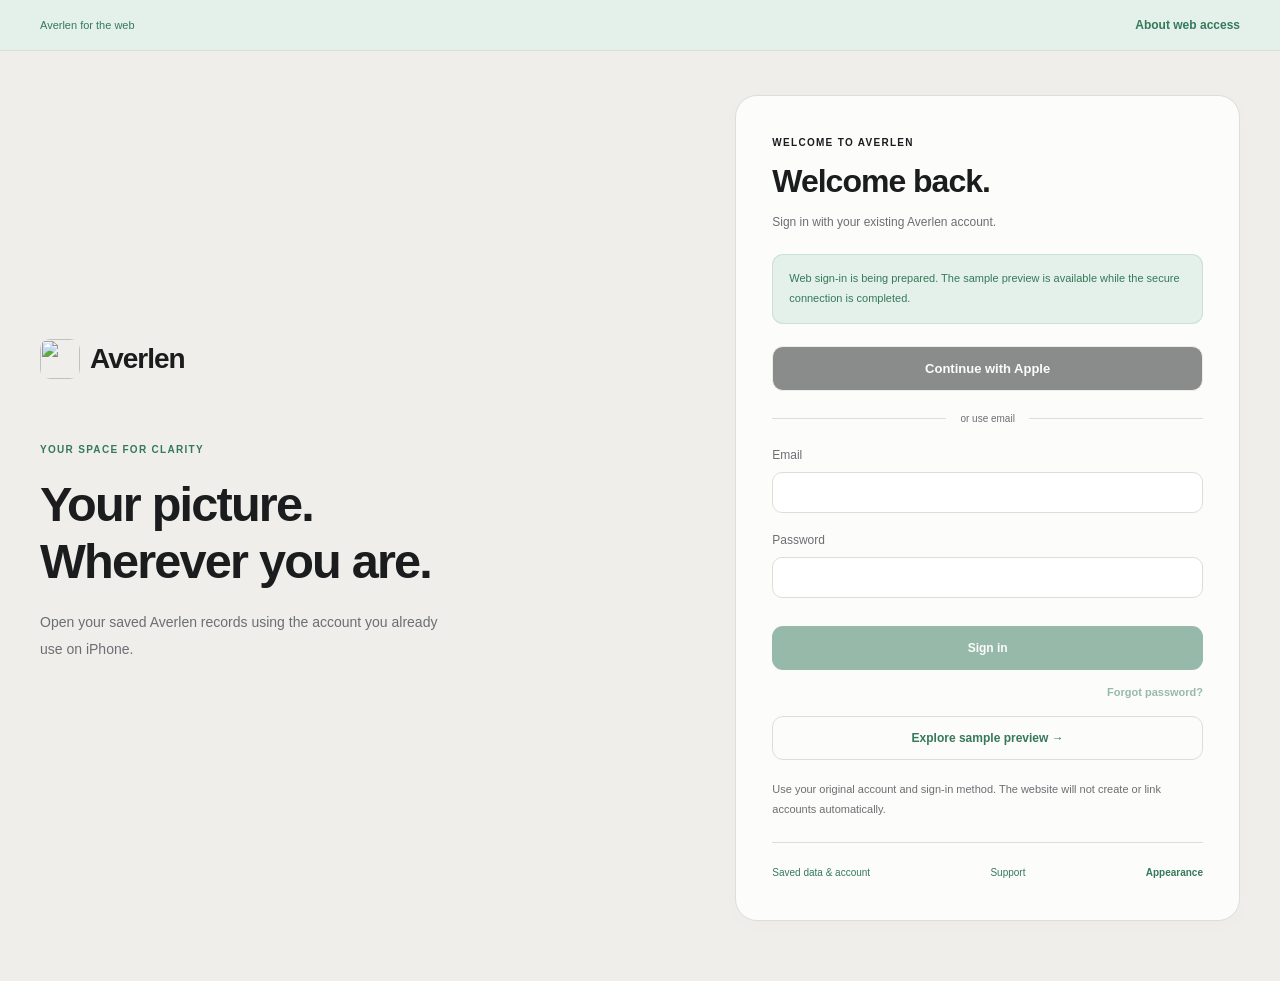
==== app/index.html @ 6c80db5a "Set referrer policies on the web app and sample preview The signed-in app sends no referrer, so outb" ====
<!doctype html>
<html lang="en" data-mode="live">
<head>
  <meta charset="utf-8">
  <meta name="viewport" content="width=device-width,initial-scale=1">
  <meta name="robots" content="noindex,nofollow">
  <meta name="referrer" content="no-referrer">
  <meta name="theme-color" content="#EFEEEB">
  <meta name="description" content="Sign in to your existing Averlen account to view your saved financial information.">
  <meta http-equiv="Content-Security-Policy" content="default-src 'self'; script-src 'self' https://www.gstatic.com https://apis.google.com; style-src 'self' 'unsafe-inline'; img-src 'self' data:; connect-src 'self' https://identitytoolkit.googleapis.com https://securetoken.googleapis.com https://candor-plaid-server-production.up.railway.app https://www.gstatic.com; frame-src https://candor-85672.firebaseapp.com; object-src 'none'; base-uri 'none'; form-action 'none'">
  <title>Averlen · Sign in</title>
  <link rel="icon" href="../averlen-logo.png">
  <link rel="stylesheet" href="../preview/styles.css">
  <script type="module" src="./bootstrap.js"></script>
</head>
<body>
  <a class="skip" href="#main">Skip to content</a>
  <div class="layout">
    <aside class="sidebar">
      <a class="brand" href="#home" aria-label="Averlen home"><img src="../averlen-logo.png" width="36" height="36" alt=""><span>Averlen</span></a>
      <p class="workspace-label">YOUR FINANCIAL PICTURE</p>
      <nav id="navigation" aria-label="Main navigation"></nav>
      <div class="sidebar-bottom"><a href="#settings" class="settings-link" id="settings-link">Settings</a><div class="profile"><span class="avatar">A</span><div><strong>Sample household</strong><small>Web preview</small></div></div></div>
    </aside>
    <div class="workspace">
      <div class="preview-banner"><span><strong>Web preview</strong><span class="banner-detail"> · Sample data only. Your accounts are not connected.</span></span><button id="about-preview" class="text-button">About this preview</button></div>
      <header class="topbar"><div><span class="eyebrow">YOUR SPACE FOR CLARITY</span><h1 id="page-title">Home</h1></div><div class="toolbar"><label class="sr-only" for="month">Month</label><select id="month"></select><button id="theme-toggle" class="icon-button" aria-label="Switch color theme"></button><button id="account-settings" class="icon-button" data-action="open-settings" aria-label="Account settings"></button></div></header>
      <main id="main" tabindex="-1"></main>
      <footer>Made for a clearer picture, without a rigid budget. <span>Averlen · Early web preview</span></footer>
    </div>
  </div>
  <dialog id="detail" aria-labelledby="dialog-title"><div class="dialog-heading"><h2 id="dialog-title"></h2><button id="close-dialog" class="icon-button" aria-label="Close details">×</button></div><div id="dialog-body"></div></dialog>
  <div id="announcement" class="sr-only" role="status" aria-live="polite"></div>
</body>
</html>
---- preview/styles.css ----
:root{color-scheme:light;--bg:#efeeeb;--card:#fcfcfb;--elevated:#fff;--text:#1b1c1e;--muted:#6c6e73;--line:#deded8;--green:#35795a;--wash:#e4f1ea;--blue:#446fa7;--shadow:0 4px 24px #20241d04;font-family:-apple-system,BlinkMacSystemFont,"Segoe UI",sans-serif;font-size:15px}
:root[data-theme=dark]{color-scheme:dark;--bg:#0e0f13;--card:#17191f;--elevated:#212430;--text:#f4f4f2;--muted:#9a9ca4;--line:#30333b;--green:#7fc7a1;--wash:#16281f;--blue:#8db7ed;--shadow:none}
*{box-sizing:border-box}body{margin:0;background:var(--bg);color:var(--text);-webkit-font-smoothing:antialiased}button,input,select{font:inherit}button,a,select,input{-webkit-tap-highlight-color:transparent}button,select{cursor:pointer}button{color:inherit}a{color:var(--green)}button:focus-visible,a:focus-visible,input:focus-visible,select:focus-visible{outline:3px solid var(--green);outline-offset:4px}button:disabled{cursor:default;opacity:.5}svg{width:20px;height:20px;stroke:currentColor;fill:none;stroke-width:1.7;stroke-linecap:round;stroke-linejoin:round;flex-shrink:0}.layout{display:grid;grid-template-columns:230px 1fr;min-height:100dvh}.sidebar{position:sticky;top:0;height:100dvh;background:var(--card);border-right:1px solid var(--line);padding:36px 20px 20px;display:flex;flex-direction:column}.brand{display:flex;align-items:center;gap:10px;text-decoration:none;color:var(--text);font-size:25px;font-weight:650;letter-spacing:-1px;padding:0 12px}.brand img{border-radius:10px}.workspace-label{font-size:9px;font-weight:700;letter-spacing:1.8px;color:var(--muted);margin:54px 12px 16px}nav{display:grid;gap:8px}nav a{color:var(--muted);display:flex;align-items:center;gap:14px;padding:14px 16px;border-radius:12px;text-decoration:none;font-weight:550}nav a:hover,.settings-link:hover{background:var(--bg)}nav a[aria-current=page]{background:var(--wash);color:var(--green)}nav a[aria-current=page]:after{content:"";width:6px;height:6px;border-radius:50%;background:var(--green);margin-left:auto}.sidebar-bottom{margin-top:auto}.settings-link{display:flex;gap:14px;padding:16px;color:var(--muted);text-decoration:none;border-radius:12px}.profile{display:flex;gap:10px;align-items:center;margin-top:24px;padding:20px 8px 0;border-top:1px solid var(--line)}.avatar{display:grid;place-items:center;width:36px;height:36px;background:var(--wash);color:var(--green);border-radius:50%;font-weight:600}.profile strong{display:block;font-size:12px}.profile small{display:block;color:var(--muted);font-size:11px;margin-top:4px}.workspace{min-width:0}.preview-banner{display:flex;justify-content:space-between;align-items:center;gap:12px;padding:12px 40px;border-bottom:1px solid var(--line);font-size:11px;background:var(--wash);color:var(--green)}.preview-banner strong{font-weight:650}.text-button{background:none;border:0;padding:6px 0;color:var(--green);font-size:12px;font-weight:600}.topbar{max-width:1320px;margin:auto;padding:38px 48px 28px;display:flex;justify-content:space-between;align-items:center;gap:16px}.eyebrow{font-size:9px;color:var(--muted);letter-spacing:2px;font-weight:650}h1{font-size:30px;letter-spacing:-1px;font-weight:600;margin:8px 0 0}.toolbar{display:flex;align-items:center;gap:12px}select,input{background:var(--card);border:1px solid var(--line);color:var(--text);border-radius:10px;padding:11px 14px;max-width:100%}.icon-button{width:40px;height:40px;border-radius:50%;display:grid;place-items:center;background:var(--card);border:1px solid var(--line);font-size:25px}.icon-button:hover{background:var(--wash)}main{max-width:1320px;margin:0 auto;padding:0 48px 40px;outline:none}.intro{margin:0 0 28px;color:var(--muted);line-height:1.7;font-size:14px}.grid{display:grid;grid-template-columns:minmax(0,1.6fr) minmax(0,1fr);gap:22px}.card{background:var(--card);border:1px solid var(--line);border-radius:22px;padding:26px;box-shadow:var(--shadow);min-width:0}.hero{padding:30px 32px;background:var(--wash);border-color:transparent;position:relative;overflow:hidden}.hero .overline{color:var(--green)}.hero-number{font-size:clamp(36px,4vw,52px);letter-spacing:-2px;font-weight:550;line-height:1.2;margin:12px 0 10px;font-variant-numeric:tabular-nums}.subtle{color:var(--muted);font-size:12px;line-height:1.7;margin:0}.overline{font-size:10px;letter-spacing:1.3px;text-transform:uppercase;font-weight:650}.stats{display:grid;grid-template-columns:1fr 1fr;gap:20px;margin-top:30px;padding-top:24px;border-top:1px solid color-mix(in srgb,var(--green) 18%,transparent)}.stat-label{display:flex;align-items:center;gap:7px;color:var(--muted);font-size:12px}.stat-label svg{width:15px;height:15px}.stat-value{font-size:23px;letter-spacing:-.5px;margin-top:8px;font-weight:550;font-variant-numeric:tabular-nums}.section-heading{display:flex;align-items:center;justify-content:space-between;gap:12px;margin-bottom:24px}h2{margin:0;font-size:17px;font-weight:600;letter-spacing:-.3px}h3{font-size:14px;font-weight:600;line-height:1.5;margin:12px 0 8px}.section-heading .text-button{white-space:nowrap}.card-subtitle{color:var(--muted);font-size:12px;margin:6px 0 0}.stack{display:grid;gap:22px}.full{grid-column:1/-1}.category-row{width:100%;display:grid;grid-template-columns:36px 1fr auto;align-items:center;gap:12px;background:none;border:0;text-align:left;padding:12px 0;color:var(--text)}.category-row+.category-row{border-top:1px solid var(--line)}.category-icon{width:34px;height:34px;border-radius:10px;display:grid;place-items:center;background:color-mix(in srgb,var(--category-color) 12%,var(--card));color:var(--category-color)}.category-icon svg{width:17px;height:17px}.category-name{font-size:12px;font-weight:550}.category-track{height:4px;background:var(--bg);border-radius:4px;margin-top:9px;overflow:hidden}.category-fill{height:100%;background:var(--category-color);border-radius:4px}.category-amount{font-size:13px;font-weight:550;font-variant-numeric:tabular-nums}.category-share{font-size:10px;color:var(--muted);margin-top:5px;text-align:right}.category-row:hover .category-name{color:var(--green)}.chart{width:100%;height:180px;display:block;overflow:visible;stroke:none}.chart .gridline{stroke:var(--line);stroke-width:1;stroke-dasharray:3 6}.chart .spending-line{stroke:var(--green);stroke-width:2.8;fill:none}.chart text{fill:var(--muted);font-size:10px;font-family:inherit}.chart-axis{display:flex;justify-content:space-between;color:var(--muted);font-size:10px;margin-top:12px}.chart-summary{display:flex;gap:10px;align-items:baseline;margin:0 0 20px}.chart-summary strong{font-size:28px;letter-spacing:-1px;font-weight:550}.chart-summary span{font-size:11px;color:var(--muted)}.insight{padding:22px;display:flex;gap:14px;align-items:flex-start}.insight-icon{width:38px;height:38px;background:var(--wash);color:var(--green);border-radius:12px;display:grid;place-items:center;flex-shrink:0}.insight h3{margin:0 0 5px}.insight p{font-size:12px;line-height:1.7;color:var(--muted);margin:0}.transaction-list{display:grid}.tx-row{display:grid;grid-template-columns:38px minmax(0,1fr) auto;align-items:center;gap:13px;border:0;border-bottom:1px solid var(--line);background:none;padding:16px 0;text-align:left;color:var(--text);width:100%}.tx-row:last-child{border-bottom:0}.tx-row:hover .merchant{color:var(--green)}.merchant{font-size:13px;font-weight:550;display:block;white-space:nowrap;text-overflow:ellipsis;overflow:hidden}.tx-meta{font-size:11px;color:var(--muted);display:block;margin-top:5px;line-height:1.5}.tx-amount{text-align:right;font-size:13px;font-weight:550;font-variant-numeric:tabular-nums}.positive{color:var(--green)}.filters{display:flex;gap:12px;flex-wrap:wrap;margin-bottom:20px}.search-wrap{position:relative;flex:1;min-width:200px}.search-wrap input{width:100%;padding-left:42px;background:var(--card)}.search-wrap svg{position:absolute;top:12px;left:13px;color:var(--muted);width:18px}.result-count{font-size:11px;color:var(--muted);margin:0 0 10px}.table-header{display:grid;grid-template-columns:1fr 180px 130px;padding:0 0 14px;border-bottom:1px solid var(--line);font-size:10px;letter-spacing:1px;color:var(--muted);text-transform:uppercase}.activity .tx-row{grid-template-columns:38px minmax(0,1fr) 180px 130px}.table-category{font-size:12px;color:var(--muted)}.right{text-align:right}.empty{text-align:center;padding:50px 16px;color:var(--muted);font-size:14px;line-height:1.7}.summary-strip{display:grid;grid-template-columns:repeat(3,1fr);gap:16px;margin-bottom:22px}.summary-strip .card{padding:22px}.bars{height:215px;display:flex;gap:24px;align-items:end;padding-top:20px;margin-top:12px}.bar-group{flex:1;height:100%;display:flex;flex-direction:column;justify-content:flex-end;align-items:center;gap:12px;min-width:0}.bar-button{border:0;padding:0 4px;width:100%;max-width:78px;height:var(--bar-height);min-height:5px;background:color-mix(in srgb,var(--green) 35%,var(--wash));border-radius:7px 7px 3px 3px;transition:background .15s}.bar-button:hover,.bar-button.selected{background:var(--green)}.bar-value{font-size:11px;color:var(--muted);font-variant-numeric:tabular-nums}.bar-month{font-size:11px;color:var(--muted)}.legend{font-size:11px;color:var(--muted);margin-top:24px;line-height:1.6}.balance-row{display:grid;grid-template-columns:40px 1fr auto;gap:14px;align-items:center;padding:20px 0;border-bottom:1px solid var(--line);width:100%;background:none;border-left:0;border-right:0;border-top:0;text-align:left;color:var(--text)}.balance-row:last-child{border-bottom:0}.balance-row strong{font-size:13px;display:block}.balance-row span small{display:block;color:var(--muted);font-size:11px;margin-top:6px}.balance-row>strong{font-variant-numeric:tabular-nums}.balance-track{display:flex;height:12px;border-radius:10px;overflow:hidden;background:var(--bg);margin:22px 0}.balance-track>span{background:var(--green)}.balance-track>span+span{background:#8eb7a0}.definition{display:flex;justify-content:space-between;gap:16px;font-size:13px;padding:16px 0;border-bottom:1px solid var(--line)}.definition:last-child{border:0}.definition span{color:var(--muted)}.definition strong{font-weight:550}.button{display:inline-flex;align-items:center;justify-content:center;gap:8px;padding:12px 18px;border:1px solid var(--line);border-radius:11px;background:var(--card);text-decoration:none;font-size:12px;font-weight:600}.button.primary{background:var(--green);color:var(--card);border-color:transparent}.button-row{display:flex;flex-wrap:wrap;gap:12px;margin-top:24px}footer{padding:0 48px 28px;max-width:1320px;margin:0 auto;display:flex;justify-content:space-between;gap:16px;font-size:10px;line-height:1.6;color:var(--muted)}dialog{border:1px solid var(--line);background:var(--card);color:var(--text);border-radius:24px;padding:28px;width:min(480px,calc(100% - 32px));box-shadow:0 24px 80px #0003}dialog::backdrop{background:#0b151680;backdrop-filter:blur(4px)}.dialog-heading{display:flex;justify-content:space-between;gap:16px;align-items:center;margin-bottom:24px}.dialog-value{font-size:40px;letter-spacing:-1.5px;margin:18px 0 24px}.dialog-label{display:block;font-size:12px;color:var(--muted);margin:24px 0 10px}dialog select{width:100%}.note{font-size:12px;line-height:1.8;color:var(--muted);margin-top:20px}.sr-only,.skip:not(:focus){position:absolute;width:1px;height:1px;padding:0;margin:-1px;overflow:hidden;clip:rect(0,0,0,0);white-space:nowrap;border:0}.skip:focus{position:fixed;top:12px;left:12px;background:var(--card);padding:16px;z-index:100;border-radius:8px}.stack>div:only-child{align-self:start}
@media(min-width:1500px){.topbar{padding-top:48px}.grid{gap:26px}.card{padding:30px}.hero{padding:36px}}
@media(max-width:1100px){.layout{grid-template-columns:190px 1fr}.sidebar{padding:30px 12px 16px}.topbar{padding:30px 28px 24px}main{padding:0 28px 32px}.preview-banner{padding:10px 28px}.grid{grid-template-columns:1fr}.activity .tx-row{grid-template-columns:38px minmax(0,1fr) 120px 100px}.table-header{grid-template-columns:1fr 120px 100px}footer{padding:0 28px 24px}.brand{font-size:23px}.workspace-label{font-size:8px;letter-spacing:1px}.summary-strip{gap:12px}.summary-strip .card{padding:18px}.stat-value{font-size:21px}}
@media(max-width:700px){.layout{display:block}.sidebar{position:fixed;top:auto;bottom:0;left:0;right:0;z-index:20;height:auto;padding:8px 8px max(8px,env(safe-area-inset-bottom));border-right:0;border-top:1px solid var(--line);background:var(--card)}.brand,.workspace-label,.sidebar-bottom{display:none}nav{display:grid;grid-template-columns:repeat(4,1fr);gap:4px}nav a{flex-direction:column;gap:5px;padding:9px 4px;font-size:10px;border-radius:10px}nav a[aria-current=page]:after{display:none}nav svg{width:19px;height:19px}.workspace{padding-bottom:86px}.preview-banner{padding:10px 20px;font-size:10px}.banner-detail{display:block;font-size:10px;margin-top:5px}.preview-banner .text-button{font-size:10px;white-space:nowrap}.topbar{padding:24px 20px}.eyebrow{font-size:8px;letter-spacing:1.5px}h1{font-size:27px}.toolbar{gap:7px}.toolbar select{padding:9px;font-size:11px}.icon-button{width:35px;height:35px}.intro{font-size:12px;margin-bottom:20px}main{padding:0 16px 24px}.card{padding:22px;border-radius:20px}.hero{padding:26px}.hero-number{font-size:43px}.grid,.stack{gap:16px}.section-heading{margin-bottom:18px}.summary-strip{grid-template-columns:1fr;gap:10px}.summary-strip .card{display:flex;justify-content:space-between;align-items:center;padding:18px 22px}.summary-strip .stat-value{margin:0;font-size:22px}.filters{gap:8px}.filters select{font-size:12px;padding:10px;flex:1}.search-wrap{flex-basis:100%}.table-header{display:none}.activity .tx-row{grid-template-columns:34px minmax(0,1fr) auto}.table-category{display:none}.tx-row{gap:10px}.activity .card{padding:18px}.bars{gap:14px;height:190px}.balance-row{gap:10px;grid-template-columns:34px 1fr auto}.balance-row strong{font-size:12px}.balance-row>strong{font-size:13px}footer{padding:0 20px 20px;display:block;font-size:9px}footer span{display:block;margin-top:8px}.chart{height:160px}.settings-mobile{display:block}.hero-number{overflow-wrap:anywhere}}
@media(prefers-reduced-motion:reduce){*,*::before,*::after{scroll-behavior:auto!important;transition:none!important}}
/* Comparisons, planning, and account management. */
.change-row{width:100%;display:grid;grid-template-columns:34px minmax(0,1fr) auto;align-items:center;gap:12px;background:none;border:0;border-bottom:1px solid var(--line);padding:16px 0;color:var(--text);text-align:left}.change-row:last-child{border:0}.change-row strong{display:block;font-size:12px;font-weight:550}.change-row small{display:block;font-size:10px;color:var(--muted);margin-top:6px;line-height:1.5}.change-amount{font-size:14px;font-weight:600;text-align:right;font-variant-numeric:tabular-nums}.report-card{display:flex;align-items:center;gap:18px}.report-card>div:nth-child(2){flex:1}.report-card h2{margin-bottom:7px}.wealth-toolbar,.accounts-heading{display:flex;justify-content:space-between;align-items:center;gap:16px;margin-bottom:22px}.accounts-heading{margin-bottom:0}.segmented{display:flex;gap:3px;background:var(--bg);padding:4px;border-radius:10px;flex-shrink:0}.segmented button{background:none;border:0;border-radius:7px;padding:8px 12px;font-size:11px;font-weight:550;color:var(--muted)}.segmented button[aria-pressed=true]{background:var(--card);color:var(--green);box-shadow:0 1px 4px #0001}.planning-row{width:100%;padding:20px 0;background:none;border:0;border-bottom:1px solid var(--line);display:grid;grid-template-columns:38px 1fr 16px;align-items:center;gap:14px;text-align:left}.planning-row:last-child{border:0;padding-bottom:0}.planning-row strong{font-size:13px;font-weight:600;display:block}.planning-row small{font-size:11px;line-height:1.6;color:var(--muted);display:block;margin-top:7px}.planning-row>span:last-child{color:var(--green)}.history-chart{height:200px}.history-select{margin-top:20px;display:flex;justify-content:flex-end;align-items:center;gap:10px;font-size:11px;color:var(--muted)}.history-select select{font-size:11px;padding:8px 10px}.form-field{display:grid;gap:8px;margin:18px 0;min-width:0}.form-field label{font-size:12px;color:var(--muted);line-height:1.5}.form-field input,.form-field select{width:100%;min-width:0;background:var(--elevated)}.form-grid{display:grid;grid-template-columns:1fr 1fr;gap:0 16px}.form-grid .form-field{margin:14px 0}.planner-result{padding:20px;margin-top:24px;background:var(--wash);border-radius:14px}.planner-number{font-size:36px;letter-spacing:-1px;margin:12px 0}.planner-result .definition{font-size:12px;line-height:1.6;gap:12px}.planner-result .definition strong{text-align:right}.form-error{font-size:12px;color:#bb4d4d;line-height:1.6}.success-note{background:var(--wash);padding:14px;border-radius:10px;font-size:12px;color:var(--green);line-height:1.7;margin:18px 0 0}.preview-note{padding:14px 16px;background:var(--wash);border:1px solid color-mix(in srgb,var(--green) 14%,transparent);color:var(--green);border-radius:11px;font-size:11px;line-height:1.8;margin:22px 0}.danger{color:#b24343;border-color:color-mix(in srgb,#b24343 32%,var(--line));background:transparent}.danger-zone{border-color:color-mix(in srgb,#b24343 22%,var(--line))}.danger-zone h2{color:#b24343}.settings-row{padding:20px 0;width:100%;display:flex;justify-content:space-between;align-items:center;gap:16px;border:0;border-bottom:1px solid var(--line);background:none;text-align:left;color:var(--text)}.settings-row:last-child{border:0;padding-bottom:0}.settings-row strong{font-size:13px;font-weight:550;display:block}.settings-row small{font-size:11px;color:var(--muted);line-height:1.7;display:block;margin-top:7px}.account-gate{max-width:680px;margin:20px auto}.auth-mode{display:block}.auth-mode .sidebar,.auth-mode .topbar,.auth-mode footer{display:none}.auth-mode .workspace{padding-bottom:0}.auth-mode main{padding:44px 40px 60px;max-width:1280px}.auth-shell{display:grid;grid-template-columns:minmax(0,1.2fr) minmax(0,1fr);gap:clamp(40px,7vw,100px);align-items:center;min-height:calc(100dvh - 170px)}.auth-story .brand{padding:0;margin-bottom:60px;font-size:28px}.auth-story>.overline{color:var(--green)}.auth-story h2{font-size:clamp(32px,3.8vw,52px);line-height:1.16;letter-spacing:-1.8px;font-weight:550;margin:20px 0}.auth-story>p{font-size:14px;color:var(--muted);line-height:1.9;max-width:400px}.auth-illustration{background:var(--wash);border:1px solid color-mix(in srgb,var(--green) 13%,transparent);padding:24px 30px;border-radius:22px;margin-top:36px;max-width:430px}.auth-illustration .overline{font-size:8px;color:var(--green)}.illustration-number{font-size:23px;font-weight:550;letter-spacing:-.6px;margin-top:14px}.illustration-bars{display:flex;align-items:flex-end;gap:14px;height:120px;margin:20px 0}.illustration-bars span{background:var(--green);opacity:.35;flex:1;height:26%;border-radius:6px 6px 3px 3px}.illustration-bars span:nth-child(2){height:42%}.illustration-bars span:nth-child(3){height:37%}.illustration-bars span:nth-child(4){height:60%}.illustration-bars span:nth-child(5){height:56%}.illustration-bars span:nth-child(6){height:76%}.illustration-bars span:nth-child(7){height:96%;opacity:.7}.auth-form{padding:36px}.auth-form>h1{font-size:32px;margin:14px 0 12px}.auth-form>label{display:block;font-size:11px;margin:16px 0 8px;color:var(--muted)}.auth-form>input{width:100%;font-size:13px;padding:13px 14px}.auth-form>.button{width:100%;margin-top:12px;padding:14px}.auth-form .apple-button{font-size:13px;background:var(--text);color:var(--card);margin-top:0}.auth-divider{display:flex;gap:14px;align-items:center;color:var(--muted);font-size:10px;margin:22px 0}.auth-divider:before,.auth-divider:after{content:'';height:1px;flex:1;background:var(--line)}.login-assistance{text-align:right;margin-top:6px}.login-assistance .text-button{font-size:10px}.auth-links{display:flex;justify-content:space-between;gap:14px;align-items:center;border-top:1px solid var(--line);margin-top:22px;padding-top:18px;font-size:10px}.auth-links a{text-decoration:none}.auth-links .text-button{font-size:10px}.auth-form .note{font-size:11px}.auth-form>input:disabled{opacity:.6;cursor:not-allowed}.report-categories{margin-top:20px}.report-categories .category-row{padding:14px 0}dialog{max-height:calc(100dvh - 40px);overflow-y:auto}#delete-confirmation{width:100%}:root[data-theme=dark] .danger,:root[data-theme=dark] .danger-zone h2{color:#ee9b9b}
@media(max-width:900px){.auth-mode main{padding:32px 24px 48px}.auth-shell{gap:32px;grid-template-columns:1fr 1fr}.auth-form{padding:26px}.auth-story h2{font-size:35px}.auth-illustration{padding:22px}.auth-story .brand{margin-bottom:40px}}
@media(max-width:700px){.auth-shell{display:block;min-height:0;max-width:440px;margin:0 auto}.auth-story .brand{margin-bottom:28px;font-size:25px}.auth-story>.overline,.auth-story h2,.auth-story>p,.auth-illustration{display:none}.auth-mode main{padding:24px 20px 40px}.auth-form{padding:26px}.auth-form>h1{font-size:29px}.auth-links{gap:12px}.wealth-toolbar{align-items:flex-start;gap:12px;flex-wrap:wrap;margin-bottom:16px}.wealth-toolbar>.text-button{font-size:11px}.segmented button{padding:8px 10px;font-size:10px}.report-card{flex-wrap:wrap;gap:12px}.report-card>.button{margin-left:50px}.accounts-heading{align-items:flex-start;flex-wrap:wrap}.accounts-heading>.button{font-size:10px;padding:11px 14px}.history-chart{height:170px}.history-select{justify-content:flex-start}.form-grid{gap:0 12px}dialog{padding:24px}.change-row{gap:10px}.change-amount{font-size:13px}.planner-result{padding:16px}.planner-number{font-size:30px}.planning-row{gap:12px}.account-gate{margin:8px 0}}
/* Connected web account forms share the preview's visual language. */
.auth-form form>.button{width:100%;margin:10px 0;padding:14px}.auth-form form>.text-button{display:block;margin-left:auto;font-size:11px}.account-email{overflow-wrap:anywhere;text-align:right}.definition strong{min-width:0}.preview-banner>span{line-height:1.7}
/* iPhone-parity Home, Trends, and Activity (matches the app's dark cards and accents). */
:root{--chart:#5b8fc4;--amber:#a86f1c;--amber-wash:#f6ecdb;--blue-wash:#e6eef8}
:root[data-theme=dark]{--bg:#0b0d11;--card:#15181e;--elevated:#1d2129;--line:#262a32;--chart:#7fb2d9;--amber:#e3b36a;--amber-wash:#241d13;--blue-wash:#14212d}
.hero{background:var(--card);border-color:var(--line)}
.hero .overline{color:var(--muted);letter-spacing:2px}
.hero-number{font-weight:700;letter-spacing:-1.5px;margin:10px 0 14px}
.delta-pill{display:inline-flex;align-items:center;gap:6px;padding:6px 12px;border-radius:999px;font-size:12px;font-weight:600;color:var(--blue);background:var(--blue-wash);border:1px solid color-mix(in srgb,var(--blue) 18%,transparent);margin-bottom:12px}
.delta-pill.quiet{color:var(--muted);background:var(--bg);border-color:var(--line)}
.stats{border-top:0;padding-top:0;margin-top:22px;gap:14px}
.stat-tile{background:var(--bg);border:1px solid var(--line);border-radius:16px;padding:16px 18px}
.stat-tile .stat-label{font-size:10px;letter-spacing:1.6px;text-transform:uppercase;font-weight:650}
.stat-tile .stat-value{font-size:22px;margin-top:6px;font-weight:650}
.attention{width:100%;text-align:left;color:var(--text);background:var(--amber-wash);border-color:color-mix(in srgb,var(--amber) 22%,transparent);padding:20px 24px;display:grid;gap:14px}
.attention-label{color:var(--amber);font-weight:650;font-size:14px}
.attention-body{display:grid;grid-template-columns:40px 1fr auto;gap:14px;align-items:center}
.attention-body .category-icon{width:40px;height:40px;border-radius:50%}
.attention-body strong{display:block;font-size:14px;font-weight:600}
.attention-body small{display:block;color:var(--muted);font-size:12px;margin-top:4px}
.chevron{font-size:22px;color:var(--muted)}
.attention:hover strong{color:var(--amber)}
.projected{text-align:right;display:grid;gap:4px}
.projected span{font-size:10px;letter-spacing:1.6px;text-transform:uppercase;color:var(--muted);font-weight:650}
.projected strong{font-size:17px;font-weight:650;font-variant-numeric:tabular-nums}
.pace-note{font-size:13px;font-weight:600;margin:-8px 0 14px;color:var(--text)}
.pace-chart{height:200px}
.chart .spending-line{stroke:var(--chart)}
.chart .typical-line{stroke:var(--muted);stroke-width:1.6;stroke-dasharray:5 5;fill:none;opacity:.7}
.chart-legend{display:flex;gap:20px;font-size:11px;color:var(--muted);margin-top:14px}
.chart-legend span{display:inline-flex;align-items:center;gap:8px}
.swatch{display:inline-block;width:18px;height:0;border-top:3px solid var(--chart);border-radius:2px}
.swatch.dashed{border-top:2px dashed var(--muted)}
.bars{position:relative;gap:10px;height:230px;--plot:187px}
.bar-group{gap:10px}
.bar-button{background:color-mix(in srgb,var(--chart) 42%,var(--card));border-radius:6px 6px 3px 3px;max-width:44px;min-height:3px;height:calc(var(--plot) * var(--h))}
.bars .bar-month{line-height:13px}
.bar-button:hover,.bar-button.selected{background:var(--chart)}
.typical-rule{position:absolute;left:0;right:0;bottom:calc(23px + var(--plot) * var(--t));border-top:1.5px dashed color-mix(in srgb,var(--muted) 70%,transparent);pointer-events:none;z-index:1}
.comparison-label{font-size:11px;color:var(--muted);white-space:nowrap}
.driver-track{display:block;height:5px;border-radius:5px;background:var(--bg);margin-top:10px;overflow:hidden;max-width:260px}
.driver-track span{display:block;height:100%;background:color-mix(in srgb,var(--muted) 70%,transparent);border-radius:5px}
.change-row .category-icon{border-radius:50%}
.change-amount small{font-weight:500}
.day-group+.day-group{margin-top:6px}
.day-header{display:flex;justify-content:space-between;gap:12px;padding:14px 0 6px;font-size:11px;color:var(--muted);font-weight:600;border-bottom:1px solid var(--line)}
.category-icon{border-radius:50%}
@media(max-width:700px){.stats{gap:10px}.stat-tile{padding:14px}.stat-tile .stat-value{font-size:19px}.bars{gap:5px;height:200px;--plot:157px}.bar-month{font-size:9px}.attention{padding:18px}.comparison-label{display:none}}
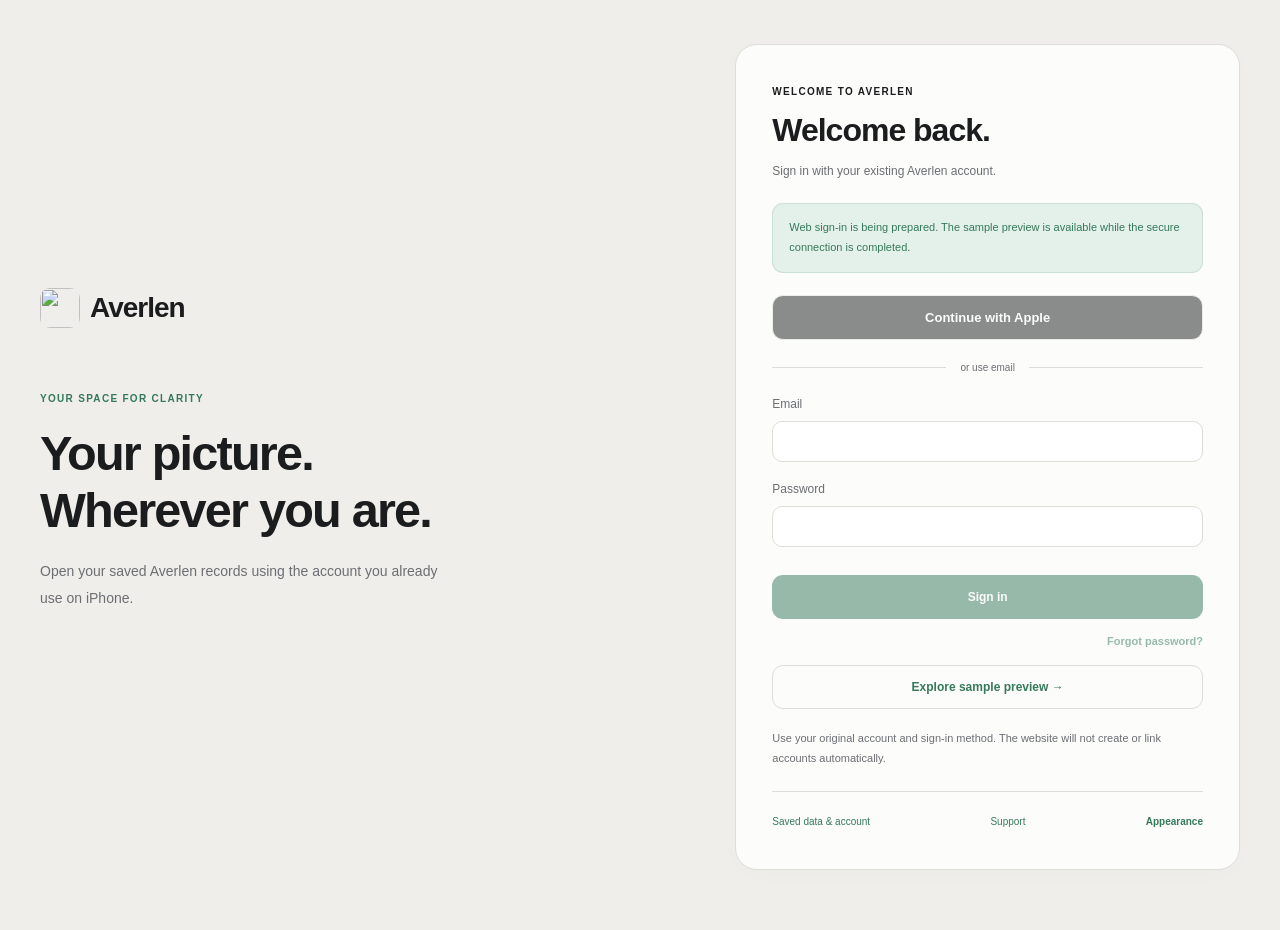
==== commit 0128e8e6: "Polish the web app layout - Trends keeps a fixed 12-month window; picking a month only moves the   h" ====
--- a/app/index.html
+++ b/app/index.html
@@ -7,11 +7,11 @@
   <meta name="referrer" content="no-referrer">
   <meta name="theme-color" content="#EFEEEB">
   <meta name="description" content="Sign in to your existing Averlen account to view your saved financial information.">
-  <meta http-equiv="Content-Security-Policy" content="default-src 'self'; script-src 'self' https://www.gstatic.com https://apis.google.com; style-src 'self' 'unsafe-inline'; img-src 'self' data:; connect-src 'self' https://identitytoolkit.googleapis.com https://securetoken.googleapis.com https://candor-plaid-server-production.up.railway.app https://www.gstatic.com; frame-src https://candor-85672.firebaseapp.com; object-src 'none'; base-uri 'none'; form-action 'none'">
+  <meta http-equiv="Content-Security-Policy" content="default-src 'self'; script-src 'self' https://www.gstatic.com https://apis.google.com; style-src 'self' 'unsafe-inline'; img-src 'self' data: https://plaid.com https://*.plaid.com; connect-src 'self' https://identitytoolkit.googleapis.com https://securetoken.googleapis.com https://candor-plaid-server-production.up.railway.app https://www.gstatic.com; frame-src https://auth.averlen.app; object-src 'none'; base-uri 'none'; form-action 'none'">
   <title>Averlen · Sign in</title>
   <link rel="icon" href="../averlen-logo.png">
-  <link rel="stylesheet" href="../preview/styles.css">
-  <script type="module" src="./bootstrap.js"></script>
+  <link rel="stylesheet" href="../preview/styles.css?v=2ce763bc27">
+  <script type="module" src="./bootstrap.js?v=2ce763bc27"></script>
 </head>
 <body>
   <a class="skip" href="#main">Skip to content</a>
@@ -24,7 +24,7 @@
     </aside>
     <div class="workspace">
       <div class="preview-banner"><span><strong>Web preview</strong><span class="banner-detail"> · Sample data only. Your accounts are not connected.</span></span><button id="about-preview" class="text-button">About this preview</button></div>
-      <header class="topbar"><div><span class="eyebrow">YOUR SPACE FOR CLARITY</span><h1 id="page-title">Home</h1></div><div class="toolbar"><label class="sr-only" for="month">Month</label><select id="month"></select><button id="theme-toggle" class="icon-button" aria-label="Switch color theme"></button><button id="account-settings" class="icon-button" data-action="open-settings" aria-label="Account settings"></button></div></header>
+      <header class="topbar"><div><h1 id="page-title">Home</h1></div><div class="toolbar"><label class="sr-only" for="month">Month</label><select id="month"></select><button id="account-settings" class="icon-button" data-action="open-settings" aria-label="Settings"></button></div></header>
       <main id="main" tabindex="-1"></main>
       <footer>Made for a clearer picture, without a rigid budget. <span>Averlen · Early web preview</span></footer>
     </div>
--- a/preview/styles.css
+++ b/preview/styles.css
@@ -57,3 +57,132 @@
 .day-header{display:flex;justify-content:space-between;gap:12px;padding:14px 0 6px;font-size:11px;color:var(--muted);font-weight:600;border-bottom:1px solid var(--line)}
 .category-icon{border-radius:50%}
 @media(max-width:700px){.stats{gap:10px}.stat-tile{padding:14px}.stat-tile .stat-value{font-size:19px}.bars{gap:5px;height:200px;--plot:157px}.bar-month{font-size:9px}.attention{padding:18px}.comparison-label{display:none}}
+/* iPhone-parity Wealth and Settings (WealthView / SettingsView). */
+:root{--negative:#b4533f;--negative-wash:#f7e7e2;--positive-wash:#e4f1ea}
+:root[data-theme=dark]{--negative:#ec8f79;--negative-wash:#2a1814;--positive-wash:#13251c}
+.wealth-grid{grid-template-columns:minmax(0,1fr);max-width:880px}
+.section-label{font-size:10px;font-weight:650;letter-spacing:1.4px;color:var(--muted);margin:10px 0 -10px}
+.section-label small{display:block;font-size:10px;letter-spacing:0;font-weight:500;margin-top:4px}
+.wealth-hero{text-align:center;display:grid;justify-items:center;gap:4px}
+.wealth-hero-top{display:flex;justify-content:space-between;align-items:flex-start;width:100%;text-align:left;gap:12px}
+.wealth-hero-top .overline{font-size:10px;font-weight:700;letter-spacing:1.4px;color:var(--muted)}
+.wealth-hero-top small{display:block;margin-top:4px;font-size:11px}
+.wealth-hero .hero-number{font-size:46px;margin:18px 0 8px;font-variant-numeric:tabular-nums}
+.share-pill{display:inline-flex;align-items:center;gap:5px;border:0;border-radius:9px;padding:7px 11px;background:var(--wash);color:var(--green);font-size:12px;font-weight:650;white-space:nowrap}
+.share-pill svg{width:13px;height:13px;stroke-width:2.2}
+.change-badge{display:inline-flex;align-items:center;gap:6px;padding:6px 12px;border-radius:999px;font-size:11px;font-weight:650;border:1px solid var(--line);color:var(--muted);background:var(--card)}
+.change-badge.up,.change-chip.up{color:var(--green);background:var(--positive-wash);border-color:color-mix(in srgb,var(--green) 20%,transparent)}
+.change-badge.down,.change-chip.down{color:var(--negative);background:var(--negative-wash);border-color:color-mix(in srgb,var(--negative) 20%,transparent)}
+.change-chip{font-size:12px;font-weight:650;padding:5px 9px;border-radius:999px;color:var(--muted);background:var(--bg);border:1px solid transparent}
+.metric-pills{display:grid;grid-template-columns:1fr 1fr;gap:12px;width:100%;margin-top:22px}
+.metric-pill{text-align:left;padding:13px 15px;border-radius:14px;background:var(--bg)}
+.metric-pill span{display:block;font-size:12px;font-weight:650}
+.metric-pill strong{display:block;font-size:16px;font-weight:650;margin-top:6px;font-variant-numeric:tabular-nums}
+.metric-pill.asset{color:var(--green)}.metric-pill.liability{color:var(--negative)}
+.lens-toggle{margin-top:16px}
+.history-wrap{position:relative}
+.history-chart{display:block;width:100%;height:180px;overflow:visible;touch-action:pan-y;cursor:crosshair}
+.history-line{fill:none;stroke:var(--green);stroke-width:2.4;vector-effect:non-scaling-stroke;stroke-linejoin:round;stroke-linecap:round}
+.history-area{fill:url(#wealth-area);stroke:none}
+.projection-chart .history-area{fill:color-mix(in srgb,var(--green) 12%,transparent)}
+.zero-rule,.goal-line{stroke:var(--muted);stroke-dasharray:4 3;opacity:.5;vector-effect:non-scaling-stroke}
+.goal-line{stroke:var(--amber);opacity:.8}
+.scrub-rule{stroke:var(--muted);stroke-dasharray:3 3;vector-effect:non-scaling-stroke}.scrub-rule[hidden]{display:none}
+.history-dot{position:absolute;width:12px;height:12px;margin:-6px 0 0 -6px;border-radius:50%;background:var(--green);box-shadow:0 0 0 3px var(--card);pointer-events:none}
+#history-title{min-height:44px}
+.scrub-value{display:block;font-size:20px;font-weight:700;font-variant-numeric:tabular-nums}
+.projection-chart{display:block;width:100%;height:150px;margin-top:22px}
+.plan-cards{display:grid;gap:12px}
+.plan-card,.notice-card{width:100%;display:grid;grid-template-columns:44px minmax(0,1fr) auto;align-items:center;gap:14px;text-align:left;color:var(--text);background:var(--card);border:1px solid var(--line);border-radius:20px;padding:18px 20px}
+.plan-card:hover,.ledger-row:hover,.settings-row:hover,.profile-card:hover{background:color-mix(in srgb,var(--bg) 55%,var(--card))}
+.plan-card strong,.notice-card strong{display:block;font-size:15px;font-weight:700}
+.plan-card small,.notice-card .subtle{display:block;font-size:12px;color:var(--muted);margin-top:4px;line-height:1.5}
+.plan-card .plan-kicker{margin:0 0 4px;font-weight:600}
+.plan-icon{width:44px;height:44px;border-radius:50%;display:grid;place-items:center;background:var(--wash);color:var(--green)}
+.plan-icon svg{width:19px;height:19px}
+.plan-icon.status-needsAttention{background:var(--amber-wash);color:var(--amber)}
+.plan-icon.status-offTrack{background:var(--negative-wash);color:var(--negative)}
+b.status-onTrack{color:var(--green)}b.status-needsAttention{color:var(--amber)}b.status-offTrack{color:var(--negative)}
+.row-chevron{color:var(--muted);font-size:20px;line-height:1;opacity:.6}
+.notice-card{grid-template-columns:44px minmax(0,1fr) auto;padding:20px 22px}
+.notice-card p{margin:0}
+.ledger{padding:0;overflow:hidden}
+.ledger-group+.ledger-group{border-top:1px solid var(--line)}
+.ledger-head{display:flex;align-items:center;gap:9px;padding:13px 22px;border-bottom:1px solid var(--line);font-size:12px;font-weight:650;color:var(--muted)}
+.ledger-head svg{width:15px;height:15px}
+.ledger-head strong{margin-left:auto;font-variant-numeric:tabular-nums}
+.ledger-group.asset .ledger-head svg,.ledger-group.asset .ledger-head strong,.ledger-group.asset .ledger-icon{color:var(--green)}
+.ledger-group.liability .ledger-head svg,.ledger-group.liability .ledger-head strong,.ledger-group.liability .ledger-icon{color:var(--negative)}
+.ledger-row{width:100%;display:grid;grid-template-columns:36px minmax(0,1fr) auto 14px;align-items:center;gap:12px;padding:11px 22px;background:none;border:0;color:var(--text);text-align:left}
+.ledger-row+.ledger-row{border-top:1px solid var(--line)}
+.ledger-icon{width:36px;height:36px;border-radius:50%;display:grid;place-items:center;background:currentColor}
+.ledger-icon svg{width:15px;height:15px}
+.ledger-group.asset .ledger-icon{background:var(--positive-wash)}.ledger-group.liability .ledger-icon{background:var(--negative-wash)}
+.ledger-name{font-size:14px;font-weight:600;overflow:hidden;text-overflow:ellipsis;white-space:nowrap}
+.ledger-row>strong{font-size:14px;font-weight:600;font-variant-numeric:tabular-nums}
+.toggle-row{display:flex;align-items:center;gap:10px;font-size:13px;margin:4px 0 14px}
+.toggle-row input{width:18px;height:18px;accent-color:var(--green)}
+.retirement-status{display:flex;align-items:center;gap:14px}
+.retirement-status small{display:block;font-size:12px;font-weight:650;color:var(--muted)}
+.retirement-status strong{display:block;font-size:20px;margin-top:2px}
+.retirement-status.status-onTrack small{color:var(--green)}.retirement-status.status-needsAttention small{color:var(--amber)}.retirement-status.status-offTrack small{color:var(--negative)}
+.dialog-subhead{font-size:12px;letter-spacing:1px;text-transform:uppercase;color:var(--muted);margin:26px 0 4px}
+.loan-card{border:1px solid var(--line);border-radius:16px;padding:6px 18px 14px;margin-top:16px}
+.loan-head{display:flex;justify-content:space-between;align-items:center;gap:12px;padding:12px 0 6px}
+.loan-head small{display:block;color:var(--muted);font-size:11px;margin-top:4px}
+.loan-card .success-note{margin-top:10px}
+.debt-stats{margin-top:6px;padding-top:0;border:0}
+.inline-form{display:flex;align-items:flex-end;gap:12px;margin-top:18px}.inline-form .form-field{flex:1;margin:0}
+.settings-stack{display:grid;gap:16px;max-width:720px}
+.profile-card{width:100%;display:grid;grid-template-columns:64px minmax(0,1fr) auto;align-items:center;gap:16px;text-align:left;color:var(--text)}
+.avatar{width:64px;height:64px;border-radius:50%;display:grid;place-items:center;background:var(--wash);color:var(--green);font-size:22px;font-weight:700}
+.profile-card strong{display:block;font-size:19px}
+.profile-card small{display:block;color:var(--muted);font-size:12px;margin-top:3px}
+.plan-badge{display:inline-flex;align-items:center;gap:5px;margin-top:9px;padding:4px 9px;border-radius:999px;background:var(--wash);color:var(--green);font-size:11px;font-weight:650}
+.plan-badge svg{width:12px;height:12px;stroke-width:2.2}
+.settings-card{padding:4px 0;overflow:hidden}
+.settings-card .settings-row{width:100%;display:grid;grid-template-columns:36px minmax(0,1fr) 14px;align-items:center;gap:14px;padding:13px 22px;background:none;border:0;color:var(--text);text-align:left;text-decoration:none}
+.settings-card .settings-row+.settings-row{border-top:1px solid var(--line)}
+.settings-row strong{display:block;font-size:14px;font-weight:600}
+.settings-row small{display:block;font-size:12px;color:var(--muted);margin-top:3px;line-height:1.45}
+.settings-icon{width:36px;height:36px;border-radius:10px;display:grid;place-items:center;background:var(--bg);color:var(--green)}
+.settings-icon svg{width:17px;height:17px}
+.sign-out{width:100%;padding:15px;color:var(--negative);margin-top:6px}
+.settings-footer{text-align:center;color:var(--muted);font-size:11px;margin:0}
+.category-chip{display:inline-flex;align-items:center;gap:9px;color:var(--text)}
+.swatch{width:10px;height:10px;border-radius:50%}
+@media(max-width:700px){.wealth-hero .hero-number{font-size:40px}.plan-card,.notice-card{padding:16px;gap:12px}.ledger-head,.ledger-row,.settings-card .settings-row{padding-left:16px;padding-right:16px}.notice-card{grid-template-columns:44px minmax(0,1fr)}.notice-card>.button{grid-column:1/-1}.metric-pills{gap:8px}.inline-form{flex-wrap:wrap}}
+/* Plaid merchant logos over the category icon (iOS TransactionRowView). */
+.category-icon{position:relative;overflow:hidden}
+.merchant-logo{position:absolute;inset:4px;width:calc(100% - 8px);height:calc(100% - 8px);object-fit:contain;border-radius:6px;opacity:0;transition:opacity .15s}
+.logo-loaded .merchant-logo{opacity:1}.logo-loaded svg{visibility:hidden}
+/* Polish pass: one header, balanced desktop columns, tidy dialogs. */
+[data-mode=live] .preview-banner{display:none}
+.topbar h1{margin:0}
+dialog{width:min(560px,calc(100% - 32px))}
+.summary-strip.tight{grid-template-columns:repeat(3,minmax(0,1fr));gap:10px}
+.summary-strip.tight .card{padding:14px 16px;border-radius:16px}
+.summary-strip.tight .stat-label{font-size:11px;white-space:nowrap}
+.summary-strip.tight .stat-value{font-size:20px;margin-top:6px;white-space:nowrap}
+.tx-meta .meta-note:not(:first-child)::before{content:' · '}
+.wealth-layout{display:grid;grid-template-columns:minmax(0,1.25fr) minmax(0,1fr);gap:22px;align-items:start}
+.wealth-column{display:grid;gap:22px;min-width:0}
+.wealth-column>.section-label{margin:4px 0 -12px}
+.wealth-column .accounts-heading{margin:4px 0 -10px}
+.wealth-hero{text-align:left;justify-items:start}
+.wealth-hero .hero-number{margin:14px 0 6px}
+.settings-stack{max-width:none}
+.settings-columns{display:grid;grid-template-columns:repeat(2,minmax(0,1fr));gap:22px;align-items:start}
+.settings-column{display:grid;gap:16px;min-width:0}
+.settings-column>.section-label{margin:4px 0 -6px}
+.loading-state{min-height:55dvh;display:grid;place-content:center;justify-items:center;text-align:center;gap:14px}
+.loading-state img{border-radius:14px}
+.loading-state h2{margin:6px 0 0;font-size:20px}
+.spinner{width:22px;height:22px;border-radius:50%;border:2.5px solid var(--line);border-top-color:var(--green);animation:spin .8s linear infinite}
+@keyframes spin{to{transform:rotate(360deg)}}
+@media(min-width:701px){#account-settings{display:none}.activity .tx-meta .meta-category{display:none}.activity .tx-meta .meta-note::before{content:none}}
+@media(max-width:1100px){.wealth-layout,.settings-columns{grid-template-columns:minmax(0,1fr)}}
+@media(max-width:700px){.wealth-layout,.wealth-column{gap:16px}.wealth-hero{text-align:center;justify-items:center}.wealth-hero .wealth-hero-top{text-align:left}}
+@media(max-width:420px){.summary-strip.tight{grid-template-columns:minmax(0,1fr)}}
+.grid{align-items:start}.stack{align-content:start}
+.bars.has-selection .bar-button:not(.selected):not(:hover){opacity:.45}
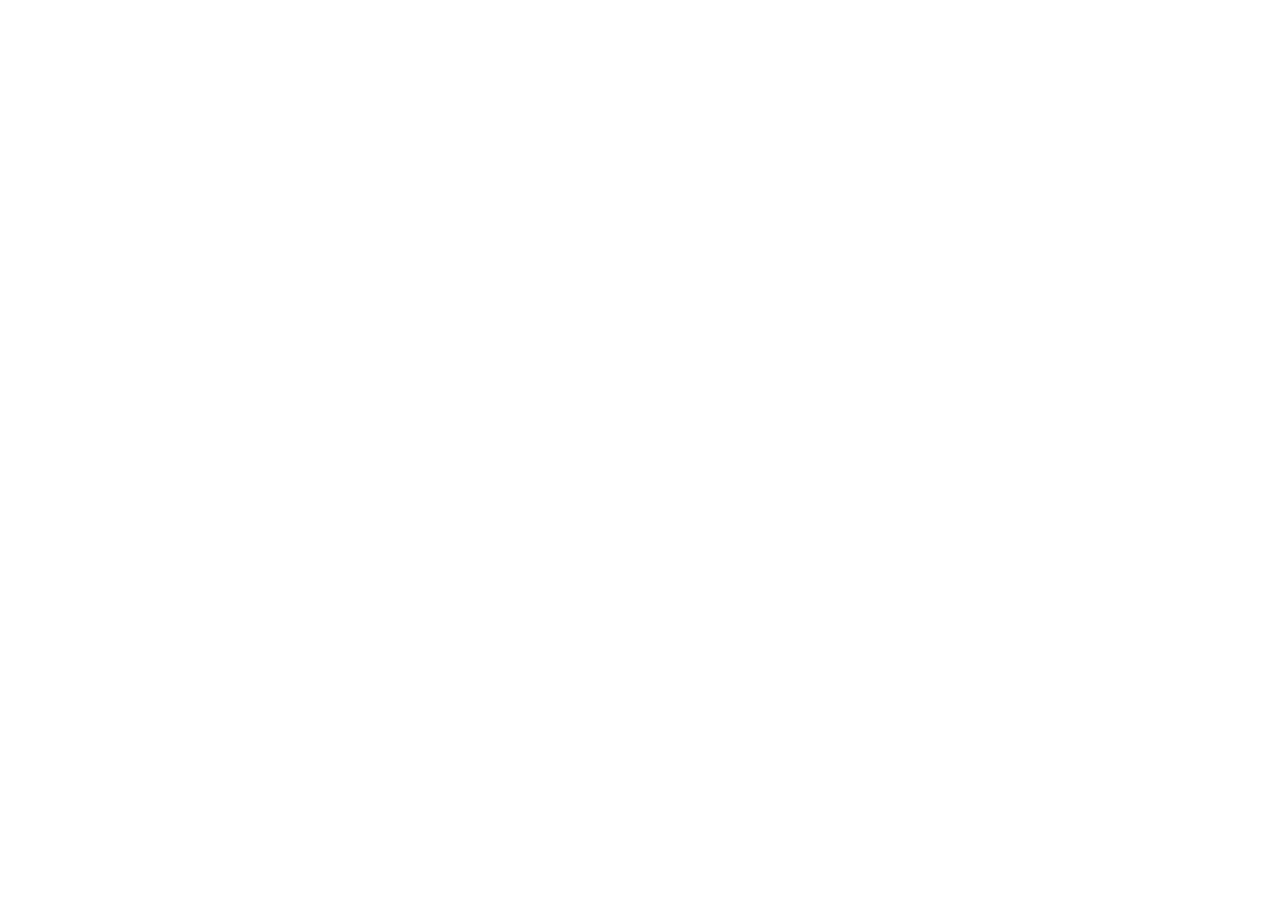
==== commit da9319a5: "Move the web app to app.averlen.app averlen.app/app and /preview now forward to app.averlen.app (kee" ====
--- a/app/index.html
+++ b/app/index.html
@@ -1,35 +1,13 @@
 <!doctype html>
-<html lang="en" data-mode="live">
+<html lang="en">
 <head>
   <meta charset="utf-8">
-  <meta name="viewport" content="width=device-width,initial-scale=1">
-  <meta name="robots" content="noindex,nofollow">
-  <meta name="referrer" content="no-referrer">
-  <meta name="theme-color" content="#EFEEEB">
-  <meta name="description" content="Sign in to your existing Averlen account to view your saved financial information.">
-  <meta http-equiv="Content-Security-Policy" content="default-src 'self'; script-src 'self' https://www.gstatic.com https://apis.google.com; style-src 'self' 'unsafe-inline'; img-src 'self' data: https://plaid.com https://*.plaid.com; connect-src 'self' https://identitytoolkit.googleapis.com https://securetoken.googleapis.com https://candor-plaid-server-production.up.railway.app https://www.gstatic.com; frame-src https://auth.averlen.app; object-src 'none'; base-uri 'none'; form-action 'none'">
-  <title>Averlen · Sign in</title>
-  <link rel="icon" href="../averlen-logo.png">
-  <link rel="stylesheet" href="../preview/styles.css?v=2ce763bc27">
-  <script type="module" src="./bootstrap.js?v=2ce763bc27"></script>
+  <meta name="viewport" content="width=device-width, initial-scale=1">
+  <meta name="robots" content="noindex">
+  <title>Averlen</title>
+  <link rel="canonical" href="https://app.averlen.app/">
+  <meta http-equiv="refresh" content="0; url=https://app.averlen.app/">
+  <script>location.replace('https://app.averlen.app/' + location.hash);</script>
 </head>
-<body>
-  <a class="skip" href="#main">Skip to content</a>
-  <div class="layout">
-    <aside class="sidebar">
-      <a class="brand" href="#home" aria-label="Averlen home"><img src="../averlen-logo.png" width="36" height="36" alt=""><span>Averlen</span></a>
-      <p class="workspace-label">YOUR FINANCIAL PICTURE</p>
-      <nav id="navigation" aria-label="Main navigation"></nav>
-      <div class="sidebar-bottom"><a href="#settings" class="settings-link" id="settings-link">Settings</a><div class="profile"><span class="avatar">A</span><div><strong>Sample household</strong><small>Web preview</small></div></div></div>
-    </aside>
-    <div class="workspace">
-      <div class="preview-banner"><span><strong>Web preview</strong><span class="banner-detail"> · Sample data only. Your accounts are not connected.</span></span><button id="about-preview" class="text-button">About this preview</button></div>
-      <header class="topbar"><div><h1 id="page-title">Home</h1></div><div class="toolbar"><label class="sr-only" for="month">Month</label><select id="month"></select><button id="account-settings" class="icon-button" data-action="open-settings" aria-label="Settings"></button></div></header>
-      <main id="main" tabindex="-1"></main>
-      <footer>Made for a clearer picture, without a rigid budget. <span>Averlen · Early web preview</span></footer>
-    </div>
-  </div>
-  <dialog id="detail" aria-labelledby="dialog-title"><div class="dialog-heading"><h2 id="dialog-title"></h2><button id="close-dialog" class="icon-button" aria-label="Close details">×</button></div><div id="dialog-body"></div></dialog>
-  <div id="announcement" class="sr-only" role="status" aria-live="polite"></div>
-</body>
+<body><p><a href="https://app.averlen.app/">Continue to Averlen</a></p></body>
 </html>
